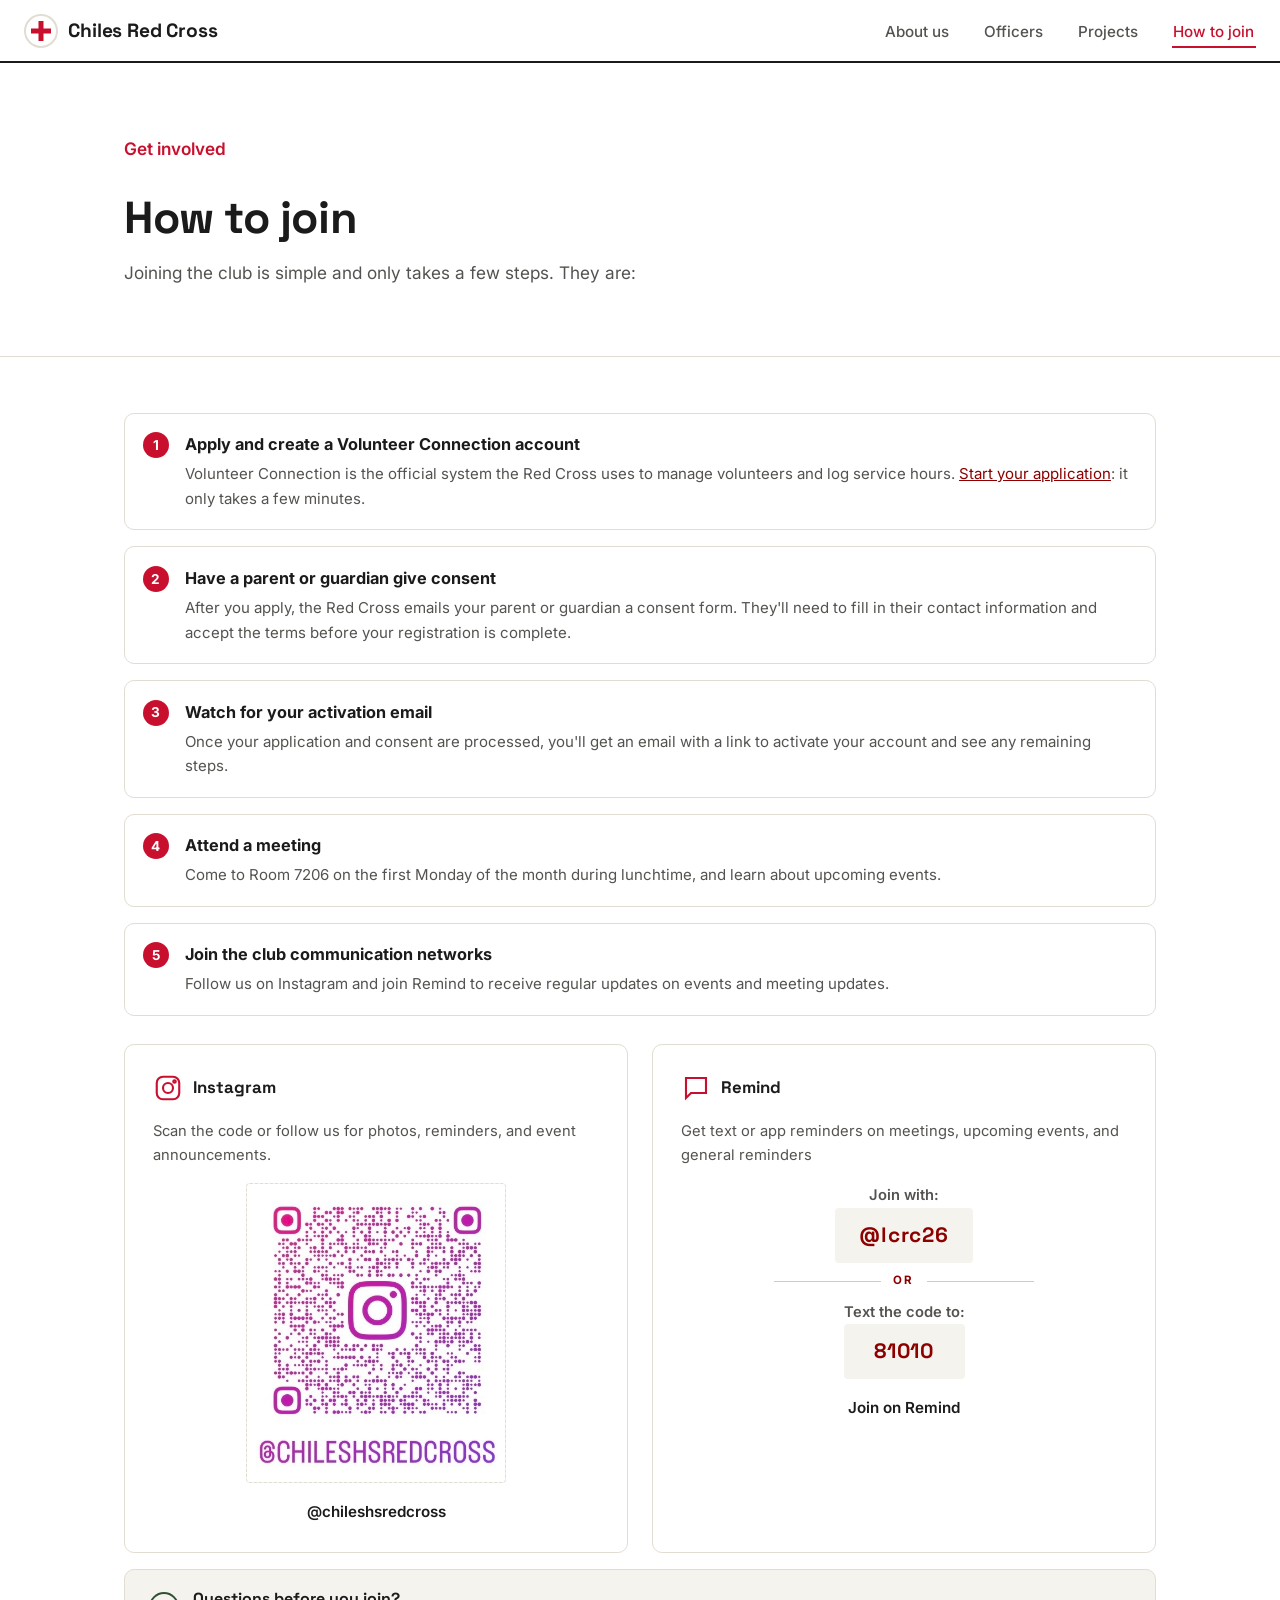
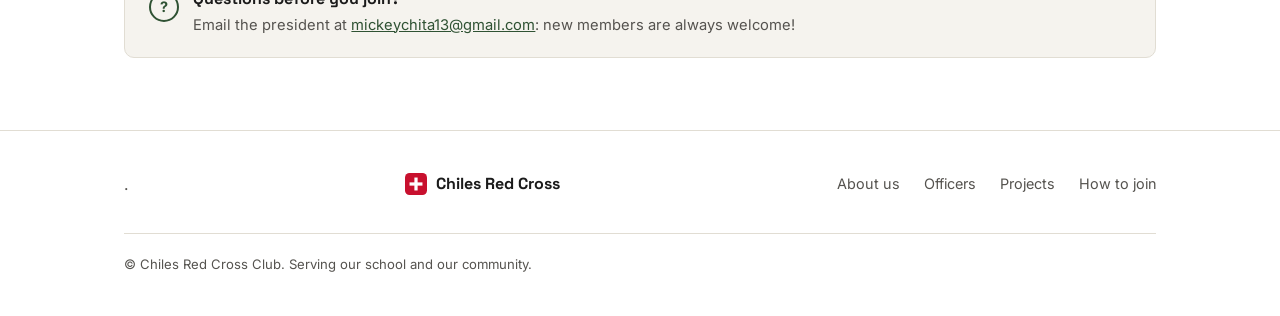
==== join.html @ 7b175ba2 "Fixed errors" ====
<!DOCTYPE html>
<html lang="en">
<head>
  <meta charset="UTF-8">
  <meta name="viewport" content="width=device-width, initial-scale=1.0">
  <title>Chiles Red Cross — How to Join</title>
  <link rel="preconnect" href="https://fonts.googleapis.com">
  <link rel="preconnect" href="https://fonts.gstatic.com" crossorigin>
  <link href="https://fonts.googleapis.com/css2?family=Inter:wght@400;500;600&family=Space+Grotesk:wght@500;600;700&display=swap" rel="stylesheet">
  <link rel="stylesheet" href="style.css">
  <link rel="icon" type="image/svg+xml" href="favicon.svg">
</head>
<body>

  <nav class="navbar">
    <a href="index.html" class="nav-brand">
      <svg class="brand-mark" width="34" height="34" viewBox="0 0 34 34" xmlns="http://www.w3.org/2000/svg" aria-hidden="true">
        <circle cx="17" cy="17" r="16" fill="#ffffff" stroke="#e1ddd3" stroke-width="2"/>
        <rect x="14.5" y="7" width="5" height="20" fill="#c8102e"/>
        <rect x="7" y="14.5" width="20" height="5" fill="#c8102e"/>
      </svg>
      <span class="nav-brand-text">Chiles Red Cross</span>
    </a>

    <button class="nav-toggle" id="navToggle" aria-label="Toggle navigation" aria-expanded="false">
      <span class="bar"></span>
      <span class="bar"></span>
      <span class="bar"></span>
    </button>

    <ul class="nav-links" id="navLinks">
      <li><a href="index.html">About us</a></li>
      <li><a href="officers.html">Officers</a></li>
      <li><a href="projects.html">Projects</a></li>
      <li><a href="join.html" aria-current="page">How to join</a></li>
    </ul>
  </nav>

  <header class="hero" style="border-bottom: 1px solid var(--line); padding-bottom: 2.5rem;">
    <div class="container" style="display:block;">
      <p class="hero-eyebrow">Get involved</p>
      <h1 style="font-size: clamp(2rem, 4vw, 2.8rem);">How to join</h1>
      <p style="max-width: 60ch;">Joining the club is simple and only takes a few steps. They are:</p>
    </div>
  </header>

  <section>
    <div class="container">
      <ol class="steps-list">
        <li>
          <strong>Apply and create a Volunteer Connection account</strong>
          <p>Volunteer Connection is the official system the Red Cross uses to manage volunteers and log service hours. <a href="https://www.redcross.org/volunteer/become-a-volunteer.html" target="_blank" rel="noopener" style="color: var(--red-dark); text-decoration: underline;">Start your application</a>: it only takes a few minutes.</p>
        </li>
        <li>
          <strong>Have a parent or guardian give consent</strong>
          <p> After you apply, the Red Cross emails your parent or guardian a consent form. They'll need to fill in their contact information and accept the terms before your registration is complete.</p>
        </li>
        <li>
          <strong>Watch for your activation email</strong>
          <p>Once your application and consent are processed, you'll get an email with a link to activate your account and see any remaining steps.</p>
        </li>
        <li>
          <strong>Attend a meeting</strong>
          <p>Come to Room 7206 on the first Monday of the month during lunchtime, and learn about upcoming events. 
        </li>
        <li>
          <strong>Join the club communication networks</strong>
          <p>Follow us on Instagram and join Remind to receive regular updates on events and meeting updates. </p>
      </ol>

      <div class="connect-grid">
        <div class="connect-card">
          <div class="connect-card-head">
            <svg class="connect-icon" viewBox="0 0 24 24" fill="none" stroke="#c8102e" stroke-width="1.7" xmlns="http://www.w3.org/2000/svg">
              <rect x="3" y="3" width="18" height="18" rx="5"/>
              <circle cx="12" cy="12" r="4"/>
              <circle cx="17.2" cy="6.8" r="1"/>
            </svg>
            <h4>Instagram</h4>
          </div>
          <p>Scan the code or follow us for photos, reminders, and event announcements.</p>
          <div class="qr-frame">
            <img src="instagram.jpg" alt="QR code to follow Chiles Red Cross on Instagram"
                 onerror="this.style.display='none'; this.nextElementSibling.style.display='flex';">
            <div class="qr-placeholder-text" style="display:none;">
              Add <code>images/instagram-qr.png</code> to the site folder to show your QR code here.
            </div>
          </div>
          <a href="https://instagram.com/chileshsredcross" target="_blank" rel="noopener" class="connect-handle">@chileshsredcross</a>
        </div>

        <div class="connect-card">
          <div class="connect-card-head">
            <svg class="connect-icon" viewBox="0 0 24 24" fill="none" stroke="#c8102e" stroke-width="1.7" xmlns="http://www.w3.org/2000/svg">
              <path d="M4 4h16v12H8l-4 4V4Z"/>
            </svg>
            <h4>Remind</h4>
          </div>
          <p>Get text or app reminders on meetings, upcoming events, and general reminders</p>
          <div class="remind-stack">
            <div class="remind-column">
              <p class="remind-label">Join with:</p>
              <div class="remind-code">@lcrc26</div>
            </div>
            <div class="remind-divider" aria-label="Or divider">
              <span class="remind-divider-line"></span>
              <span class="remind-divider-text">OR</span>
              <span class="remind-divider-line"></span>
            </div>
            <div class="remind-column">
              <p class="remind-label">Text the code to:</p>
              <div class="remind-code">81010</div>
            </div>
          </div>
          <a href="https://www.remind.com/join" target="_blank" rel="noopener" class="connect-handle">Join on Remind</a>
        </div>
      </div>


      <div class="stamp-note" style="margin-top: 1rem;">
        <span class="stamp-icon" aria-hidden="true">?</span>
        <div>
          <h4>Questions before you join?</h4>
          <p>Email the president at <a href="mailto:mickeychita13@gmail.com" style="color: var(--stamp); text-decoration: underline;">mickeychita13@gmail.com</a>: new members are always welcome!</p>
        </div>
      </div>
    </div>
  </section>





  <footer>
    <div class="container footer-inner">. 
      <div class="footer-brand">
        <svg width="22" height="22" viewBox="0 0 34 34" xmlns="http://www.w3.org/2000/svg" aria-hidden="true">
          <rect width="34" height="34" rx="7" fill="#c8102e"/>
          <rect x="14.5" y="7" width="5" height="20" fill="#ffffff"/>
          <rect x="7" y="14.5" width="20" height="5" fill="#ffffff"/>
        </svg>
        Chiles Red Cross
      </div>
      <ul class="footer-links">
        <li><a href="index.html">About us</a></li>
        <li><a href="officers.html">Officers</a></li>
        <li><a href="projects.html">Projects</a></li>
        <li><a href="join.html">How to join</a></li>
      </ul>
      <p class="footer-copy">&copy; Chiles Red Cross Club. Serving our school and our community.</p>
    </div>
  </footer>

  <script src="script.js"></script>
</body>
</html>
---- style.css ----
/* ==========================================================================
   Chiles Red Cross — shared stylesheet
   ========================================================================== */

:root {
  --red: #c8102e;
  --red-dark: #8c0000;
  --ink: #1b1b1b;
  --ink-soft: #55534f;
  --paper: #ffffff;
  --panel: #f5f3ee;
  --line: #e1ddd3;
  --tan: #eee3ce;
  --stamp: #2f5233;
  --radius-s: 4px;
  --radius-m: 10px;
  --max: 1080px;
}

* {
  box-sizing: border-box;
  margin: 0;
  padding: 0;
}

html {
  scroll-behavior: smooth;
}

body {
  font-family: "Inter", -apple-system, BlinkMacSystemFont, "Segoe UI", sans-serif;
  color: var(--ink-soft);
  background-color: var(--paper);
  line-height: 1.65;
  -webkit-font-smoothing: antialiased;
}

h1, h2, h3, h4 {
  font-family: "Space Grotesk", "Segoe UI", sans-serif;
  color: var(--ink);
  line-height: 1.15;
  font-weight: 700;
}

a {
  color: inherit;
}

img, svg {
  display: block;
}

:focus-visible {
  outline: 3px solid var(--red);
  outline-offset: 2px;
}

.container {
  max-width: var(--max);
  margin: 0 auto;
  padding: 0 1.5rem;
}

/* ==========================================================================
   Navigation
   ========================================================================== */

.navbar {
  background-color: var(--paper);
  border-bottom: 2px solid var(--ink);
  position: sticky;
  top: 0;
  z-index: 1000;
  display: flex;
  justify-content: space-between;
  align-items: center;
  padding: 0.85rem 1.5rem;
}

.nav-brand {
  display: flex;
  align-items: center;
  gap: 0.65rem;
  text-decoration: none;
  color: var(--ink);
}

.brand-mark {
  flex-shrink: 0;
}

.nav-brand-text {
  font-family: "Space Grotesk", sans-serif;
  font-weight: 700;
  font-size: 1.2rem;
  letter-spacing: -0.01em;
}

.nav-links {
  display: flex;
  list-style: none;
  gap: 2rem;
}
.or {
  color: black;
  display: flex;
  padding: 0.35rem 0.1rem;
  font-size: 0.95rem;
}

.remind-stack {
  display: grid;
  grid-template-columns: 1fr;
  justify-items: center;
  gap: 0.8rem;
  width: 100%;
  max-width: 260px;
  margin: 0 auto;
  position: relative;
}

.remind-label {
  margin: 0;
  font-size: 0.82rem;
  font-weight: 600;
  color: var(--ink-soft);
  text-align: center;
}

.remind-code {
  width: 100%;
  align-self: center;
  background: var(--panel);
  color: var(--red-dark);
  font-family: "Space Grotesk", sans-serif;
  font-weight: 700;
  letter-spacing: 0.04em;
  font-size: 1.3rem;
  padding: 0.65rem 1.5rem;
  border-radius: var(--radius-s);
  min-height: 3.2rem;
  display: flex;
  align-items: center;
  justify-content: center;
}

.remind-code:first-of-type {
  grid-column: 1;
}

.remind-code:last-of-type {
  grid-column: 1;
}

.remind-divider {
  display: flex;
  align-items: center;
  justify-content: center;
  gap: 0.8rem;
  width: 100%;
}

.remind-divider-line {
  flex: 1;
  height: 1px;
  background: rgba(200, 16, 46, 0.28);
}

.remind-divider-text {
  color: var(--red-dark);
  font-size: 0.72rem;
  font-weight: 700;
  letter-spacing: 0.18em;
  text-transform: uppercase;
  line-height: 1;
}

.remind-instruction {
  margin: 0;
  text-align: center;
  font-size: 0.86rem;
  font-weight: 600;
  color: var(--ink-soft);
}

.nav-links a {
  text-decoration: none;
  color: var(--ink-soft);
  font-weight: 500;
  font-size: 0.95rem;
  padding: 0.35rem 0.1rem;
  border-bottom: 2px solid transparent;
  transition: color 0.15s ease, border-color 0.15s ease;
}

.nav-links a:hover {
  color: var(--ink);
}

.nav-links a[aria-current="page"] {
  color: var(--red);
  border-bottom-color: var(--red);
}

.nav-toggle {
  display: none;
  flex-direction: column;
  justify-content: space-between;
  width: 24px;
  height: 17px;
  background: transparent;
  border: none;
  cursor: pointer;
}

.nav-toggle .bar {
  height: 2px;
  width: 100%;
  background-color: var(--ink);
  border-radius: 1px;
}

/* ==========================================================================
   Hero + field-tag panel (signature device, reused for notices)
   ========================================================================== */

.hero {
  padding: 4.5rem 0 3.5rem;
  border-bottom: 1px solid var(--line);
}

.hero .container {
  display: grid;
  grid-template-columns: 1.2fr 0.9fr;
  gap: 3rem;
  align-items: center;
}

.hero-eyebrow {
  color: var(--red);
  font-weight: 600;
  font-size: 0.85rem;
  margin-bottom: 0.75rem;
}

.hero h1 {
  font-size: clamp(2.2rem, 4.4vw, 3.2rem);
  letter-spacing: -0.01em;
  margin-bottom: 1rem;
}

.hero p {
  font-size: 1.08rem;
  max-width: 46ch;
  margin-bottom: 1.75rem;
}

.hero-actions {
  display: flex;
  gap: 0.85rem;
  flex-wrap: wrap;
}

.btn {
  display: inline-block;
  text-decoration: none;
  font-weight: 600;
  font-size: 0.95rem;
  padding: 0.75rem 1.4rem;
  border-radius: var(--radius-s);
  border: 2px solid var(--ink);
  transition: transform 0.12s ease, background-color 0.15s ease, color 0.15s ease;
}

.btn-primary {
  background-color: var(--red);
  border-color: var(--red);
  color: var(--paper);
}

.btn-primary:hover {
  background-color: var(--red-dark);
  border-color: var(--red-dark);
}

.btn-secondary {
  background-color: transparent;
  color: var(--ink);
}

.btn-secondary:hover {
  background-color: var(--ink);
  color: var(--paper);
}

/* the "field tag" — a manifest-style notice card used for key facts */
.field-tag {
  position: relative;
  background-color: var(--panel);
  border: 1.5px dashed var(--red-dark);
  border-radius: var(--radius-m);
  padding: 1.75rem 1.5rem 1.5rem;
}

.field-tag::before {
  display: none;
}

.field-tag-title {
  font-family: "Space Grotesk", sans-serif;
  font-weight: 700;
  font-size: 0.95rem;
  color: var(--red-dark);
  margin-bottom: 1rem;
  padding-bottom: 0.6rem;
  border-bottom: 1px solid rgba(140, 0, 0, 0.25);
}

.field-tag dl {
  display: grid;
  grid-template-columns: auto 1fr;
  gap: 0.5rem 1rem;
}

.field-tag dt {
  font-weight: 600;
  color: var(--ink);
  white-space: nowrap;
}

.field-tag dd {
  color: var(--ink-soft);
}

/* ==========================================================================
   Sections
   ========================================================================== */

section {
  padding: 3.5rem 0;
}

section.alt {
  background-color: var(--panel);
}

.section-head {
  max-width: 60ch;
  margin-bottom: 2.25rem;
}

.section-title {
  font-size: 1.7rem;
  margin-bottom: 0.6rem;
}

.section-lede {
  color: var(--ink-soft);
}

.about-copy {
  max-width: 62ch;
  display: flex;
  flex-direction: column;
  gap: 1.1rem;
}

/* Quick-link cards on the about page */
.quicklinks {
  display: grid;
  grid-template-columns: repeat(3, 1fr);
  gap: 1.25rem;
}

.quicklink {
  display: block;
  text-decoration: none;
  background: var(--paper);
  border: 1px solid var(--line);
  border-radius: var(--radius-m);
  padding: 1.5rem;
  transition: border-color 0.15s ease, transform 0.15s ease;
}

.quicklink:hover {
  border-color: var(--red);
  transform: translateY(-2px);
}

.quicklink-label {
  color: var(--red);
  font-weight: 600;
  font-size: 0.8rem;
  margin-bottom: 0.4rem;
}

.quicklink h3 {
  font-size: 1.1rem;
  margin-bottom: 0.4rem;
}

.quicklink p {
  font-size: 0.9rem;
  color: var(--ink-soft);
}

.video-section {
  padding: 1.5rem 0 3rem;
}

.video-box {
  width: min(100%, 900px);
  margin: 0 auto;
  display: flex;
  justify-content: center;
  background: var(--paper);
  border: 1px solid var(--line);
  border-radius: var(--radius-m);
  padding: 0.9rem;
  box-shadow: 0 10px 30px rgba(27, 27, 27, 0.04);
}

.video-box iframe,
.video-box video {
  display: block;
  width: 100%;
  max-width: 100%;
  height: auto;
  aspect-ratio: 16 / 9;
  object-fit: cover;
  border: 0;
  border-radius: var(--radius-s);
  background: var(--panel);
}

/* ==========================================================================
   Officer badges
   ========================================================================== */

.badge-grid {
  display: grid;
  grid-template-columns: repeat(auto-fit, minmax(230px, 1fr));
  gap: 1.75rem 1.5rem;
}

.badge {
  position: relative;
  background: var(--paper);
  border: 1px solid var(--line);
  border-radius: var(--radius-m);
  overflow: hidden;
  padding-top: 10px;
}

.badge::before {
  content: "";
  position: absolute;
  top: 0;
  left: 50%;
  transform: translateX(-50%);
  width: 18px;
  height: 18px;
  border-radius: 50%;
  background-color: var(--panel);
  border: 2px solid var(--line);
  z-index: 2;
}

.badge-role {
  background-color: var(--red);
  color: var(--paper);
  text-align: center;
  font-weight: 600;
  font-size: 0.85rem;
  padding: 1.1rem 1rem 0.7rem;
}

.badge-body {
  padding: 1.25rem 1.25rem 1.5rem;
  text-align: center;
  border-top: 1px dashed var(--line);
}

.badge-body h3 {
  font-size: 1.15rem;
  margin-bottom: 0.5rem;
}

.badge-body a {
  font-size: 0.88rem;
  color: var(--ink-soft);
  text-decoration: none;
  word-break: break-word;
}

.badge-body a:hover {
  color: var(--red);
  text-decoration: underline;
}

/* ==========================================================================
   Project cards
   ========================================================================== */

.project-grid {
  display: grid;
  grid-template-columns: repeat(auto-fit, minmax(260px, 1fr));
  gap: 1.5rem;
}

.project-card {
  background: var(--paper);
  border: 1px solid var(--line);
  border-radius: var(--radius-m);
  padding: 1.75rem;
}

.project-card-centered {
  text-align: center;
}

.project-card-centered .project-icon {
  display: block;
  margin: 0 auto 1rem;
}

.project-card-centered .project-tag {
  display: inline-block;
}

.project-icon {
  width: 40px;
  height: 40px;
  margin-bottom: 1rem;
}

.project-card h3 {
  font-size: 1.15rem;
  margin-bottom: 0.6rem;
}

.project-tag {
  display: inline-block;
  font-size: 0.78rem;
  font-weight: 600;
  color: var(--red-dark);
  background: var(--panel);
  padding: 0.2rem 0.6rem;
  border-radius: 999px;
  margin-bottom: 0.85rem;
}

.empty-state {
  border: 1px dashed var(--line);
  border-radius: var(--radius-m);
  padding: 1.5rem;
  color: var(--ink-soft);
  font-size: 0.95rem;
}

/* ==========================================================================
   Join steps
   ========================================================================== */

.steps-list {
  list-style: none;
  counter-reset: step-counter;
  width: 100%;
  max-width: none;
  display: flex;
  flex-direction: column;
  gap: 1rem;
}

.steps-list li {
  counter-increment: step-counter;
  background: var(--paper);
  padding: 1.1rem 1.5rem 1.1rem 3.75rem;
  border-radius: var(--radius-m);
  border: 1px solid var(--line);
  position: relative;
}

.steps-list li::before {
  content: counter(step-counter);
  position: absolute;
  left: 1.1rem;
  top: 1.15rem;
  background: var(--red);
  color: var(--paper);
  font-weight: 700;
  width: 26px;
  height: 26px;
  border-radius: 50%;
  display: flex;
  align-items: center;
  justify-content: center;
  font-size: 0.85rem;
}

.steps-list strong {
  display: block;
  color: var(--ink);
  margin-bottom: 0.25rem;
  font-size: 1.02rem;
}

.steps-list p {
  font-size: 0.94rem;
}

.stamp-note {
  display: flex;
  gap: 0.9rem;
  align-items: flex-start;
  width: 100%;
  max-width: none;
  margin-top: 2rem;
  padding: 1.25rem 1.5rem;
  border: 1px solid var(--line);
  border-radius: var(--radius-m);
  background: var(--panel);
}

.stamp-icon {
  flex-shrink: 0;
  width: 30px;
  height: 30px;
  border-radius: 50%;
  border: 2px solid var(--stamp);
  color: var(--stamp);
  display: flex;
  align-items: center;
  justify-content: center;
  font-weight: 700;
  font-size: 0.9rem;
  margin-top: 0.1rem;
}

.stamp-note h4 {
  font-size: 1rem;
  margin-bottom: 0.25rem;
}

.stamp-note p {
  font-size: 0.92rem;
}

/* ==========================================================================
   Connect cards (Instagram / Remind)
   ========================================================================== */

.connect-grid {
  display: grid;
  grid-template-columns: repeat(auto-fit, minmax(260px, 1fr));
  gap: 1.5rem;
  width: 100%;
  max-width: none;
  margin-top: 1.75rem;
}

.connect-card {
  background: var(--paper);
  border: 1px solid var(--line);
  border-radius: var(--radius-m);
  padding: 1.75rem;
  display: flex;
  flex-direction: column;
  gap: 1rem;
}

.connect-card-head {
  display: flex;
  align-items: center;
  gap: 0.65rem;
}

.connect-icon {
  width: 30px;
  height: 30px;
  flex-shrink: 0;
}

.connect-card h4 {
  font-size: 1.05rem;
}

.connect-card p {
  font-size: 0.92rem;
}

.qr-frame {
  width: 260px;
  height: 300px;
  align-self: center;
  border: 1.5px dashed var(--line);
  border-radius: var(--radius-s);
  display: flex;
  align-items: center;
  justify-content: center;
  overflow: hidden;
  background: var(--panel);
}

.qr-frame img {
  width: 100%;
  height: 100%;
  object-fit: contain;
}

.qr-placeholder-text {
  font-size: 0.72rem;
  color: var(--ink-soft);
  text-align: center;
  padding: 0.5rem;
  line-height: 1.4;
}

.connect-handle {
  text-align: center;
  font-weight: 600;
  color: var(--ink);
  text-decoration: none;
  font-size: 0.95rem;
}

.connect-handle:hover {
  color: var(--red);
}

.remind-code {
  align-self: center;
  background: var(--panel);
  color: var(--red-dark);
  font-family: "Space Grotesk", sans-serif;
  font-weight: 700;
  letter-spacing: 0.04em;
  font-size: 1.3rem;
  padding: 0.65rem 1.5rem;
  border-radius: var(--radius-s);
}

/* ==========================================================================
   Footer
   ========================================================================== */

footer {
  border-top: 1px solid var(--line);
  padding: 2.5rem 0;
  margin-top: 1rem;
}

.footer-inner {
  display: flex;
  justify-content: space-between;
  align-items: center;
  flex-wrap: wrap;
  gap: 1rem;
}

.footer-brand {
  display: flex;
  align-items: center;
  gap: 0.6rem;
  font-weight: 700;
  font-family: "Space Grotesk", sans-serif;
  color: var(--ink);
}

.footer-links {
  display: flex;
  gap: 1.5rem;
  list-style: none;
  font-size: 0.9rem;
}

.footer-links a {
  text-decoration: none;
  color: var(--ink-soft);
}

.footer-links a:hover {
  color: var(--red);
}

.footer-copy {
  font-size: 0.82rem;
  color: var(--ink-soft);
  width: 100%;
  padding-top: 1.25rem;
  margin-top: 1.25rem;
  border-top: 1px solid var(--line);
}

/* ==========================================================================
   Mobile
   ========================================================================== */

@media (max-width: 860px) {
  .hero .container {
    grid-template-columns: 1fr;
  }
}

@media (max-width: 768px) {
  .nav-toggle {
    display: flex;
  }

  .nav-links {
    display: none;
    flex-direction: column;
    width: 100%;
    position: absolute;
    top: 100%;
    left: 0;
    background-color: var(--paper);
    padding: 1rem 1.5rem 1.5rem;
    border-bottom: 2px solid var(--ink);
    gap: 1rem;
  }

  .nav-links.active {
    display: flex;
  }

  .quicklinks {
    grid-template-columns: 1fr;
  }

  .hero {
    padding: 3rem 0 2.5rem;
  }

  .footer-inner {
    flex-direction: column;
    align-items: flex-start;
  }
}

@media (prefers-reduced-motion: reduce) {
  * {
    transition: none !important;
    scroll-behavior: auto !important;
  }
}
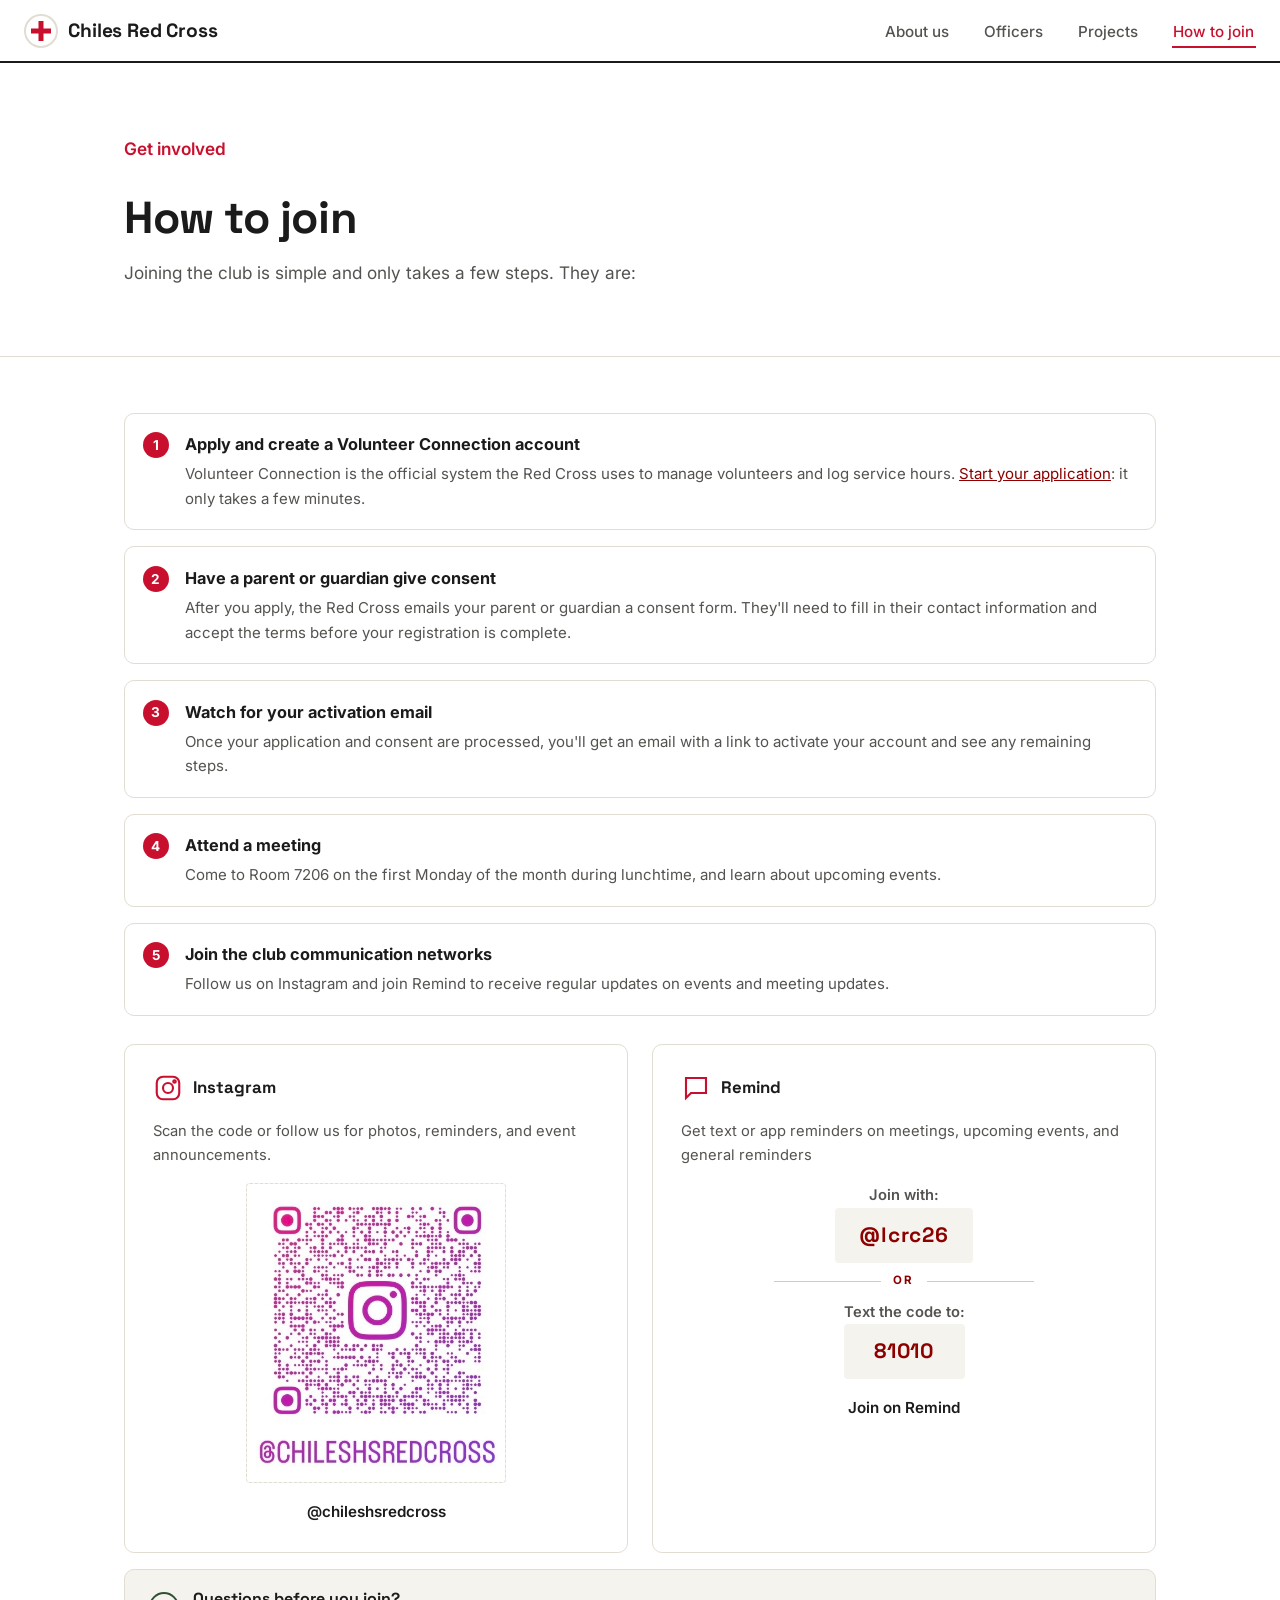
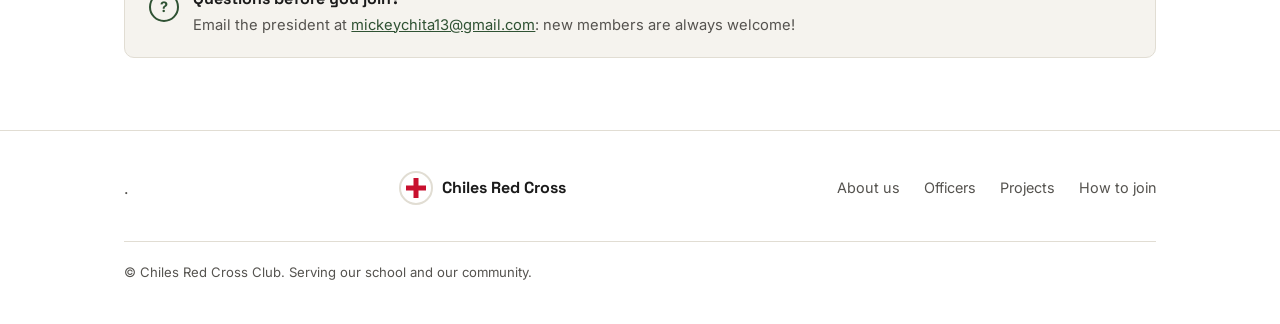
==== commit a6d1ddae: "Fixed spelling errors" ====
--- a/join.html
+++ b/join.html
@@ -8,7 +8,7 @@
   <link rel="preconnect" href="https://fonts.gstatic.com" crossorigin>
   <link href="https://fonts.googleapis.com/css2?family=Inter:wght@400;500;600&family=Space+Grotesk:wght@500;600;700&display=swap" rel="stylesheet">
   <link rel="stylesheet" href="style.css">
-  <link rel="icon" type="image/svg+xml" href="favicon.svg">
+  <link rel="icon" type="image/png" sizes="32x32" href="./favicon.png?v=3">
 </head>
 <body>
 
@@ -134,10 +134,10 @@
   <footer>
     <div class="container footer-inner">. 
       <div class="footer-brand">
-        <svg width="22" height="22" viewBox="0 0 34 34" xmlns="http://www.w3.org/2000/svg" aria-hidden="true">
-          <rect width="34" height="34" rx="7" fill="#c8102e"/>
-          <rect x="14.5" y="7" width="5" height="20" fill="#ffffff"/>
-          <rect x="7" y="14.5" width="20" height="5" fill="#ffffff"/>
+        <svg width="34" height="34" viewBox="0 0 34 34" xmlns="http://www.w3.org/2000/svg" aria-hidden="true">
+          <circle cx="17" cy="17" r="16" fill="#ffffff" stroke="#e1ddd3" stroke-width="2"/>
+          <rect x="14.5" y="7" width="5" height="20" fill="#c8102e"/>
+          <rect x="7" y="14.5" width="20" height="5" fill="#c8102e"/>
         </svg>
         Chiles Red Cross
       </div>
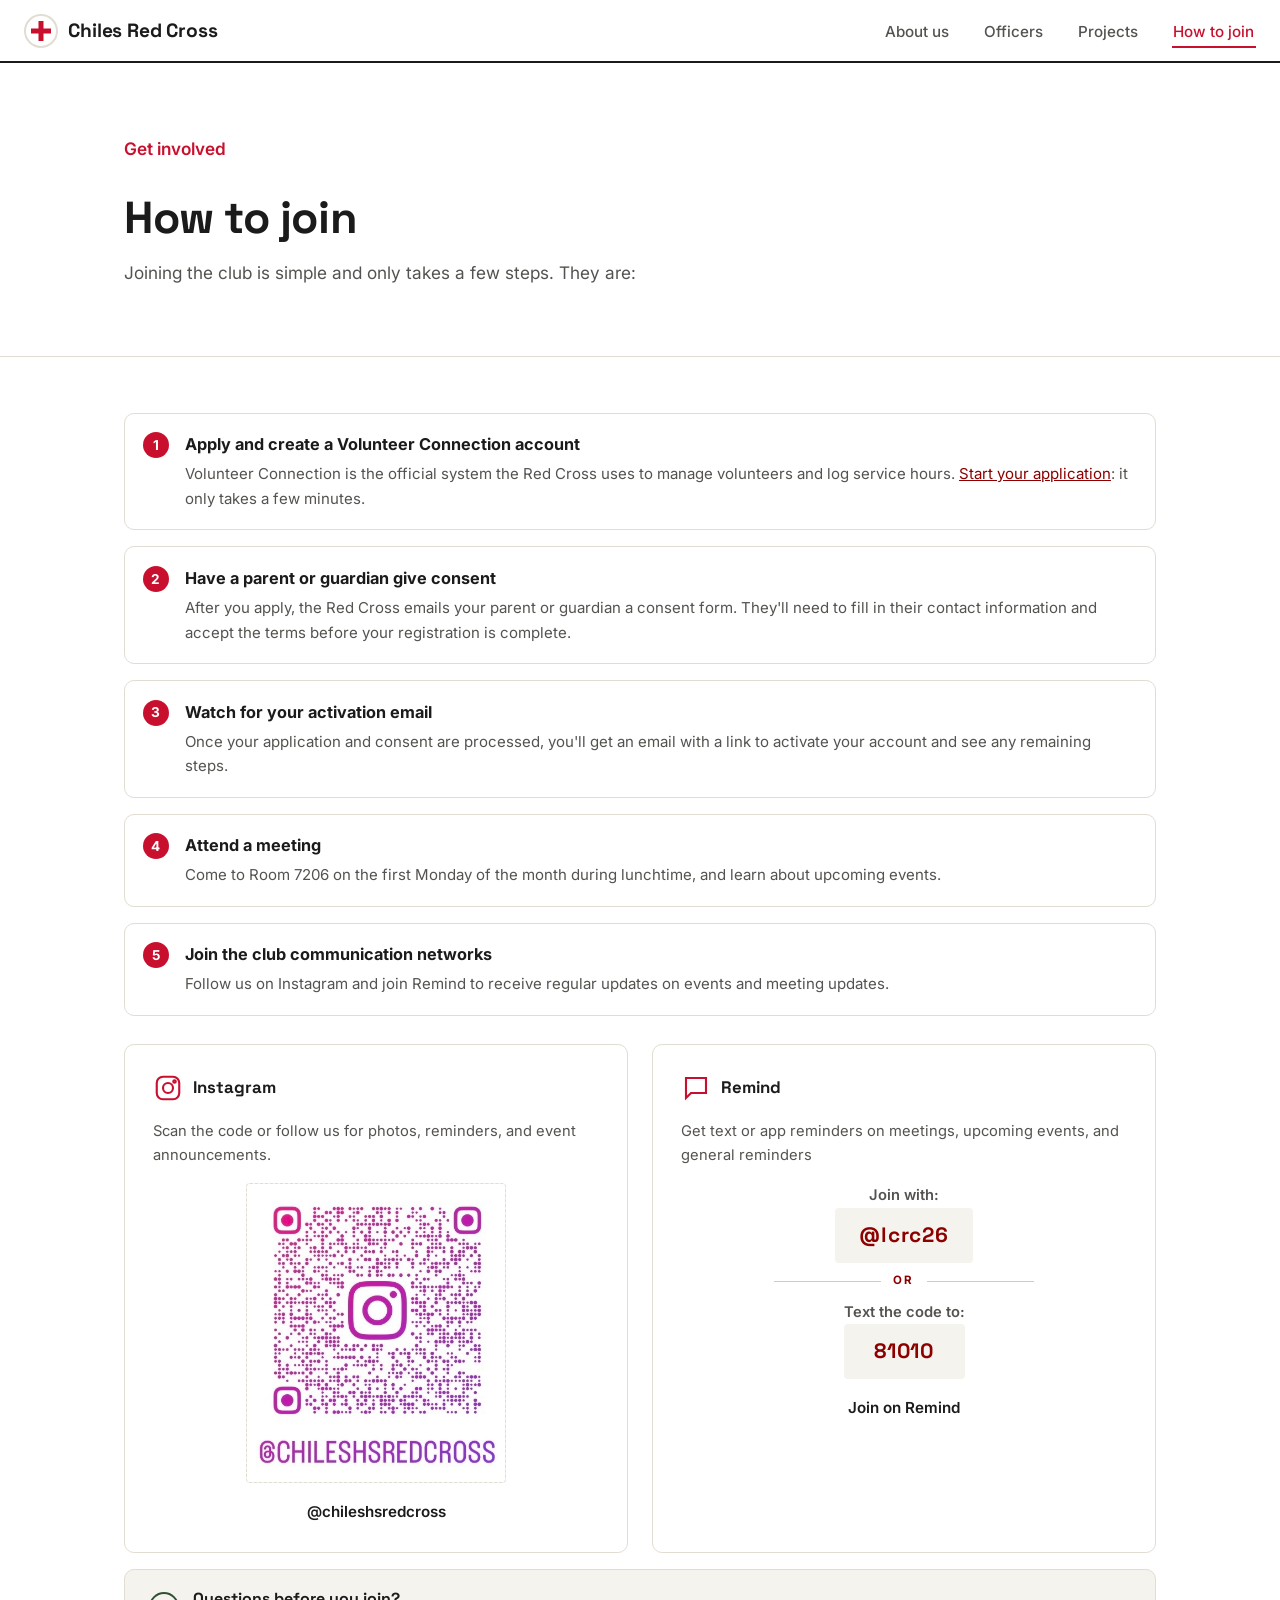
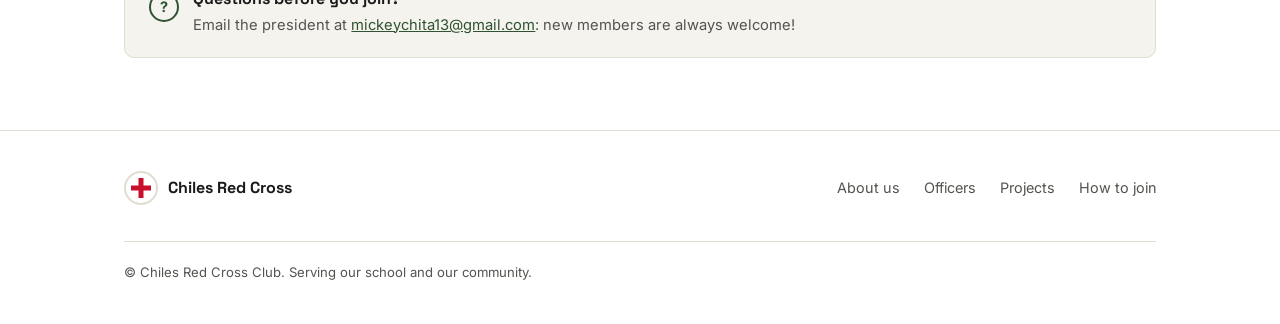
==== commit 66f7a9af: "Fixed bottom bar" ====
--- a/join.html
+++ b/join.html
@@ -1,6 +1,15 @@
 <!DOCTYPE html>
 <html lang="en">
 <head>
+<!-- Google tag (gtag.js) -->
+<script async src="https://www.googletagmanager.com/gtag/js?id=G-Z2MX7T2S28"></script>
+<script>
+  window.dataLayer = window.dataLayer || [];
+  function gtag(){dataLayer.push(arguments);}
+  gtag('js', new Date());
+
+  gtag('config', 'G-Z2MX7T2S28');
+</script>
   <meta charset="UTF-8">
   <meta name="viewport" content="width=device-width, initial-scale=1.0">
   <title>Chiles Red Cross — How to Join</title>
@@ -61,11 +70,12 @@
         </li>
         <li>
           <strong>Attend a meeting</strong>
-          <p>Come to Room 7206 on the first Monday of the month during lunchtime, and learn about upcoming events. 
+          <p>Come to Room 7206 on the first Monday of the month during lunchtime, and learn about upcoming events.</p>
         </li>
         <li>
           <strong>Join the club communication networks</strong>
           <p>Follow us on Instagram and join Remind to receive regular updates on events and meeting updates. </p>
+        </li>
       </ol>
 
       <div class="connect-grid">
@@ -131,8 +141,8 @@
 
 
 
-  <footer>
-    <div class="container footer-inner">. 
+<footer>
+    <div class="container footer-inner">
       <div class="footer-brand">
         <svg width="34" height="34" viewBox="0 0 34 34" xmlns="http://www.w3.org/2000/svg" aria-hidden="true">
           <circle cx="17" cy="17" r="16" fill="#ffffff" stroke="#e1ddd3" stroke-width="2"/>
@@ -150,7 +160,6 @@
       <p class="footer-copy">&copy; Chiles Red Cross Club. Serving our school and our community.</p>
     </div>
   </footer>
-
   <script src="script.js"></script>
 </body>
 </html>
